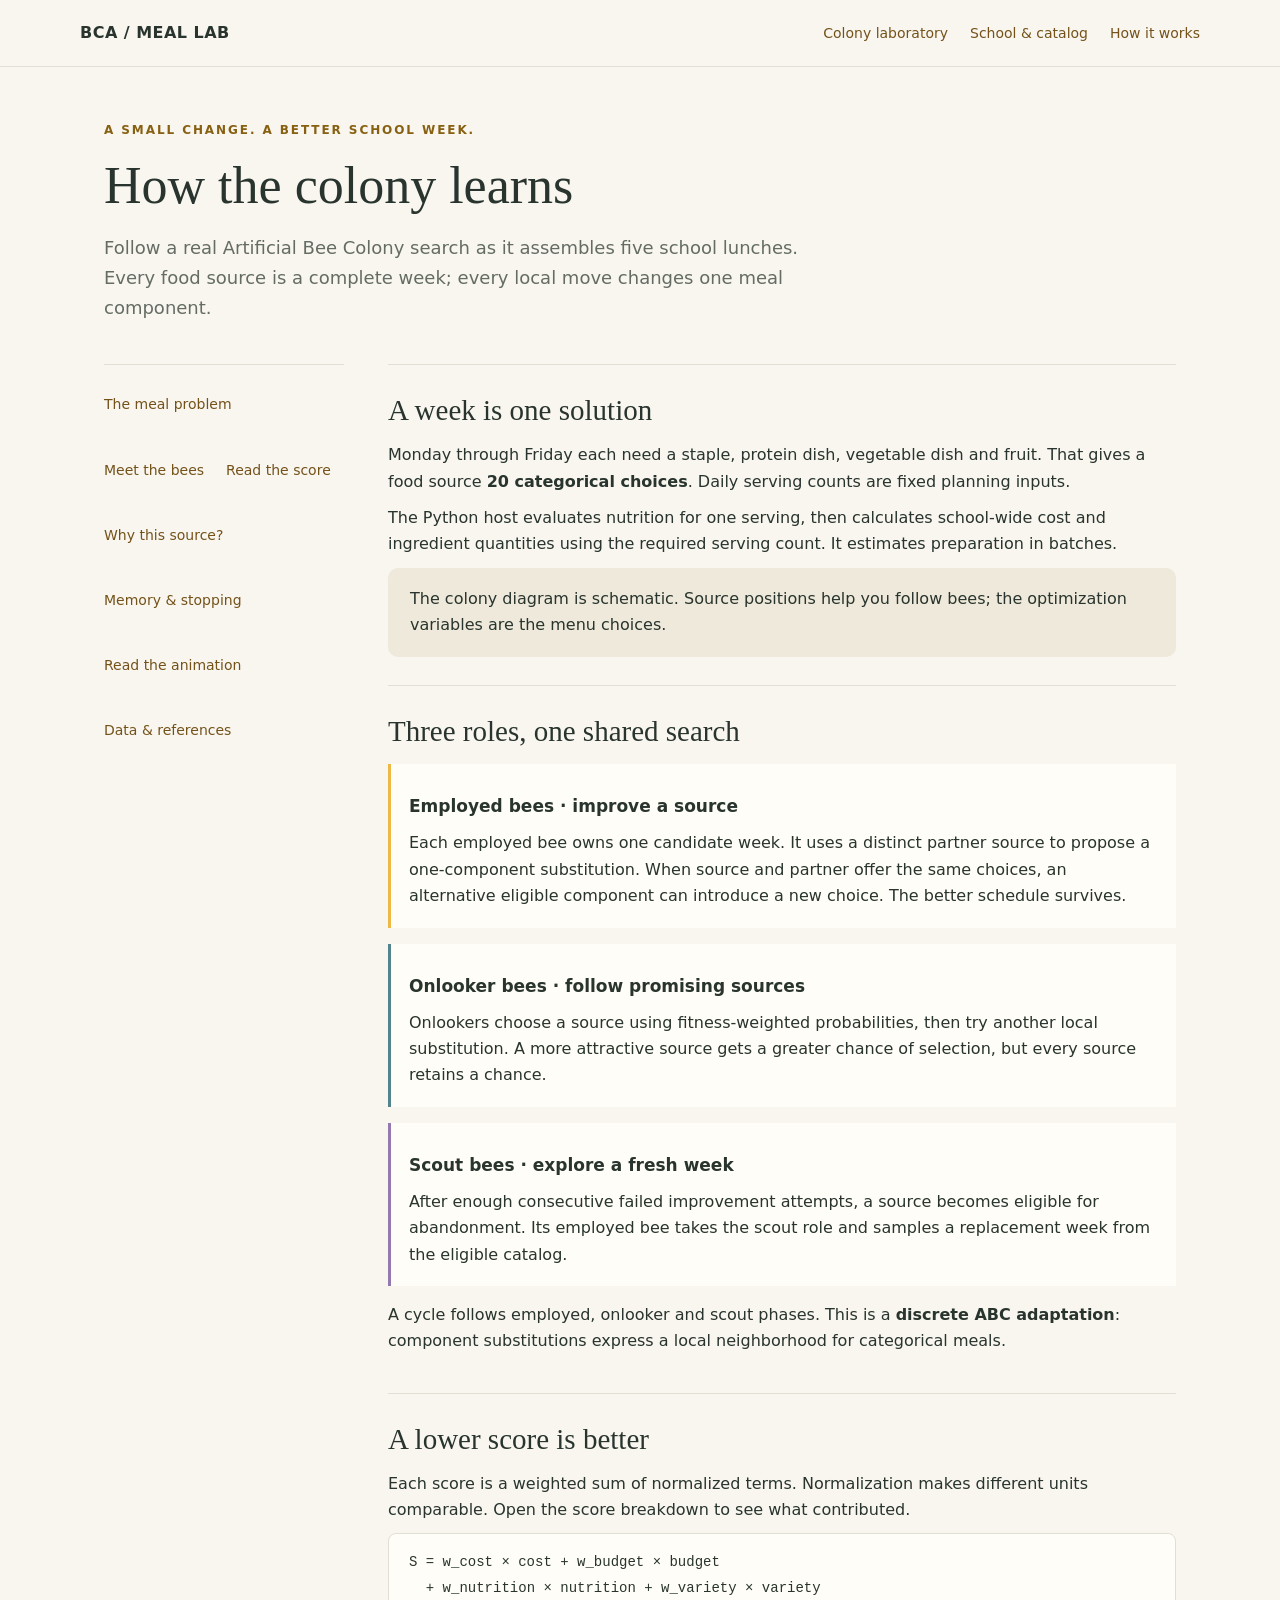
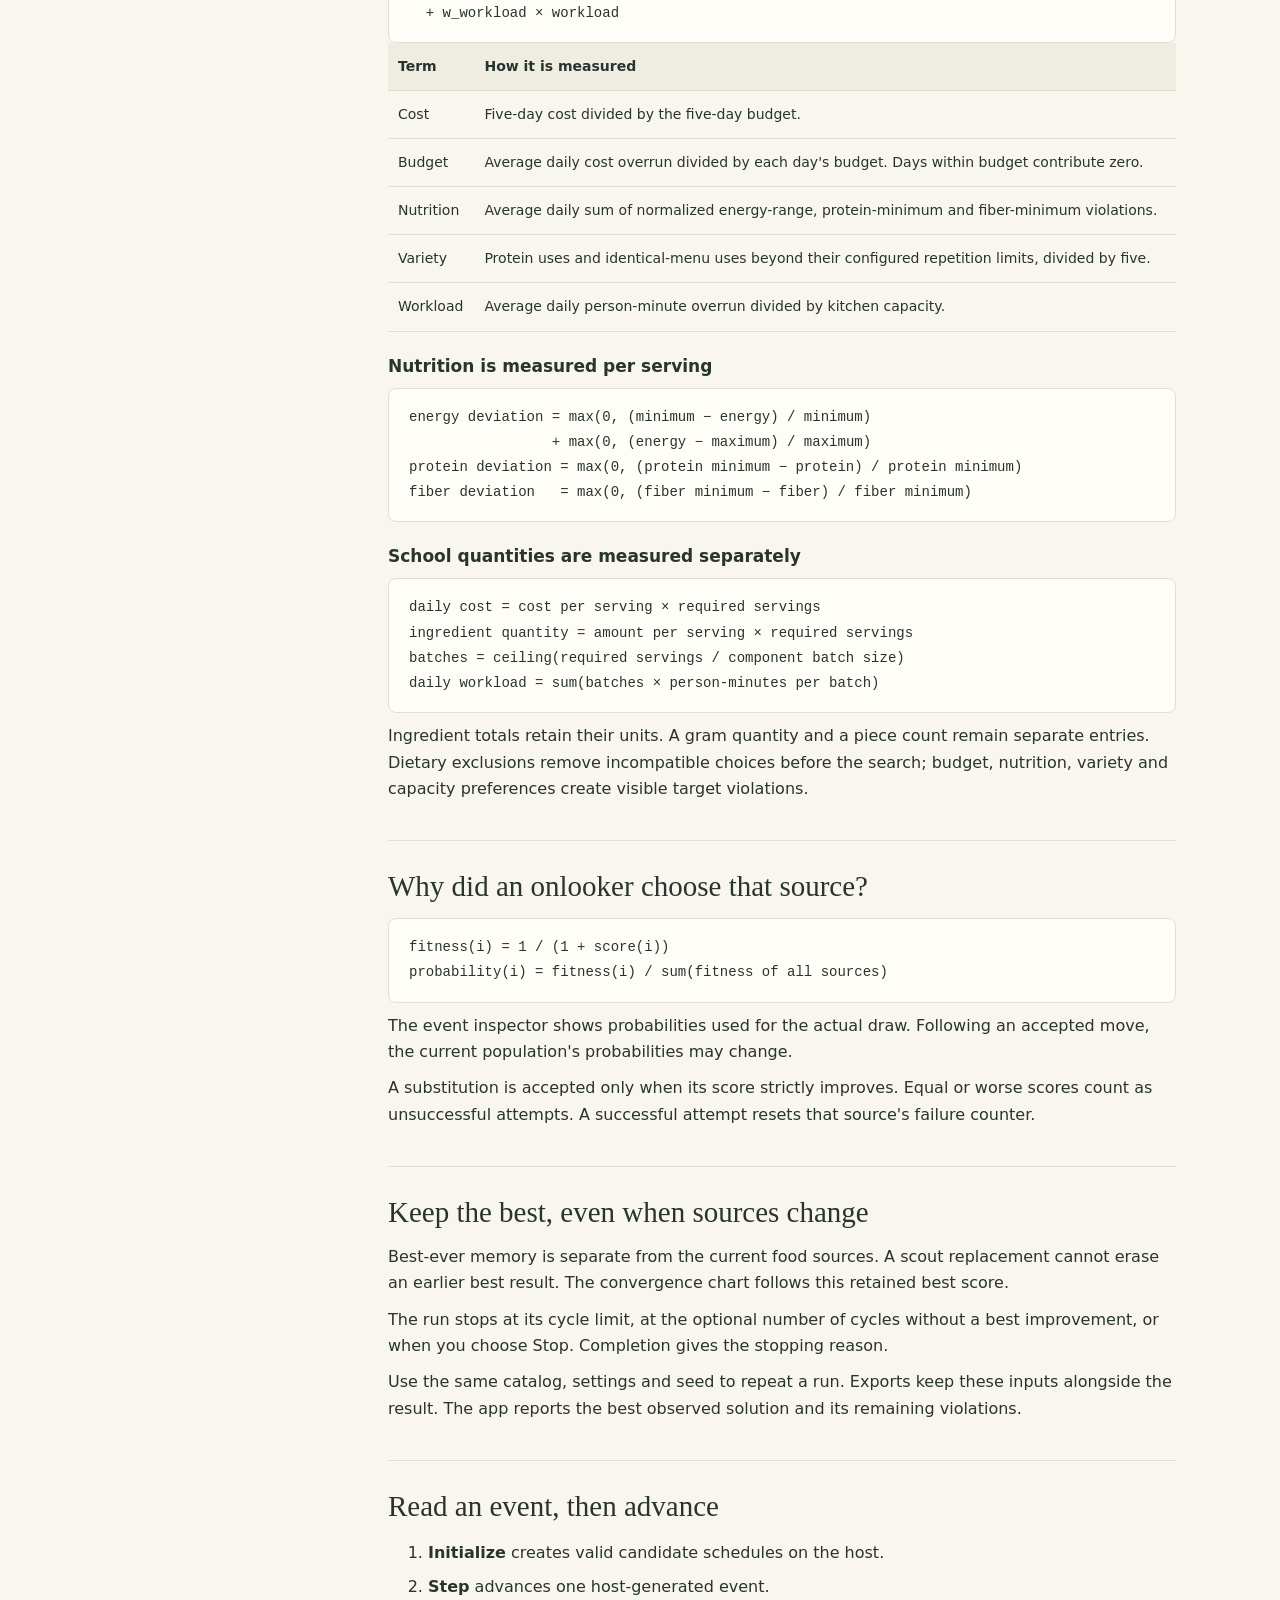
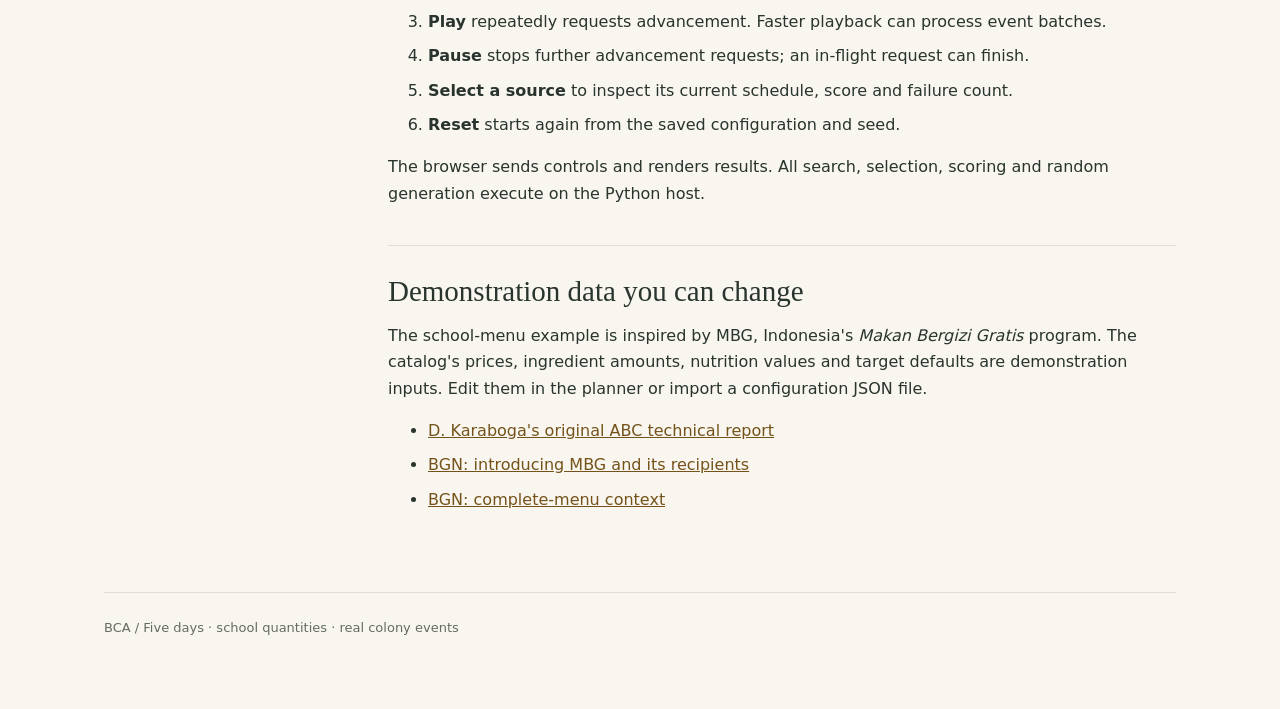
==== bca/static/guide.html @ 18505671 "feat: add in-app colony and scoring guide" ====
<!doctype html>
<html lang="en">
<head>
<meta charset="utf-8"><meta name="viewport" content="width=device-width, initial-scale=1">
<title>How the colony learns · BCA</title>
<style>
:root{color-scheme:light;--ink:#28342d;--muted:#646c64;--paper:#f8f6ef;--line:#e1dfd4;--amber:#edb846}
*{box-sizing:border-box}body{margin:0;background:var(--paper);color:var(--ink);font:16px/1.65 "Segoe UI",system-ui,sans-serif}
a{color:#74521a}header{border-bottom:1px solid var(--line);padding:20px max(24px,calc((100vw - 1120px)/2));display:flex;justify-content:space-between;gap:20px;align-items:center}
.brand{font-weight:750;letter-spacing:.03em;text-decoration:none;color:var(--ink)}nav{display:flex;gap:22px;flex-wrap:wrap}nav a{text-decoration:none;font-size:14px}
main{max-width:1120px;margin:0 auto;padding:54px 24px 70px}.eyebrow{font-size:12px;font-weight:750;letter-spacing:.16em;text-transform:uppercase;color:#876012}
h1{font:52px/1.12 Georgia,serif;max-width:760px;margin:16px 0}h2{font:29px/1.2 Georgia,serif;margin:0 0 14px}h3{font-size:17px;margin:20px 0 8px}.intro{max-width:750px;font-size:18px;color:var(--muted)}
.columns{display:grid;grid-template-columns:240px minmax(0,1fr);gap:44px;margin-top:42px}.contents{align-self:start;position:sticky;top:20px;border-top:1px solid var(--line);padding-top:18px}.contents a{display:block;margin:10px 0;font-size:14px;text-decoration:none}.article section{padding:28px 0;border-top:1px solid var(--line)}.article p{margin:10px 0}
.role{border-left:3px solid var(--amber);padding:8px 18px;margin:16px 0;background:#fffdf7}.role.onlooker{border-color:#52848e}.role.scout{border-color:#9379ad}
.formula{padding:16px 20px;border:1px solid var(--line);background:#fffdf7;font:14px/1.8 Consolas,monospace;overflow-x:auto;white-space:pre-wrap;border-radius:8px}
.note{background:#eee9da;padding:18px 22px;border-radius:10px}.table-wrap{overflow-x:auto}table{width:100%;border-collapse:collapse;font-size:14px}td,th{text-align:left;padding:12px 10px;border-bottom:1px solid var(--line);vertical-align:top}th{background:#efece2}
li{margin:8px 0}code{font-size:14px}footer{border-top:1px solid var(--line);padding-top:24px;margin-top:35px;color:var(--muted);font-size:13px}
@media(max-width:750px){header{padding:18px 20px;align-items:flex-start;flex-direction:column;gap:12px}main{padding:34px 20px}h1{font-size:37px}.columns{grid-template-columns:1fr;gap:16px}.contents{position:static;display:flex;flex-wrap:wrap;gap:12px}.contents a{margin:0}.intro{font-size:16px}}
</style>
</head>
<body>
<header><a class="brand" href="/">BCA / MEAL LAB</a><nav aria-label="Main navigation"><a href="/">Colony laboratory</a><a href="/static/planner.html">School &amp; catalog</a><a href="/static/guide.html" aria-current="page">How it works</a></nav></header>
<main>
<div class="eyebrow">A small change. A better school week.</div>
<h1>How the colony learns</h1>
<p class="intro">Follow a real Artificial Bee Colony search as it assembles five school lunches. Every food source is a complete week; every local move changes one meal component.</p>
<div class="columns">
<nav class="contents" aria-label="Guide contents"><a href="#problem">The meal problem</a><a href="#roles">Meet the bees</a><a href="#scoring">Read the score</a><a href="#selection">Why this source?</a><a href="#memory">Memory &amp; stopping</a><a href="#animation">Read the animation</a><a href="#data">Data &amp; references</a></nav>
<div class="article">
<section id="problem"><h2>A week is one solution</h2><p>Monday through Friday each need a staple, protein dish, vegetable dish and fruit. That gives a food source <strong>20 categorical choices</strong>. Daily serving counts are fixed planning inputs.</p><p>The Python host evaluates nutrition for one serving, then calculates school-wide cost and ingredient quantities using the required serving count. It estimates preparation in batches.</p><div class="note">The colony diagram is schematic. Source positions help you follow bees; the optimization variables are the menu choices.</div></section>
<section id="roles"><h2>Three roles, one shared search</h2>
<div class="role"><h3>Employed bees · improve a source</h3><p>Each employed bee owns one candidate week. It uses a distinct partner source to propose a one-component substitution. When source and partner offer the same choices, an alternative eligible component can introduce a new choice. The better schedule survives.</p></div>
<div class="role onlooker"><h3>Onlooker bees · follow promising sources</h3><p>Onlookers choose a source using fitness-weighted probabilities, then try another local substitution. A more attractive source gets a greater chance of selection, but every source retains a chance.</p></div>
<div class="role scout"><h3>Scout bees · explore a fresh week</h3><p>After enough consecutive failed improvement attempts, a source becomes eligible for abandonment. Its employed bee takes the scout role and samples a replacement week from the eligible catalog.</p></div>
<p>A cycle follows employed, onlooker and scout phases. This is a <strong>discrete ABC adaptation</strong>: component substitutions express a local neighborhood for categorical meals.</p>
</section>
<section id="scoring"><h2>A lower score is better</h2>
<p>Each score is a weighted sum of normalized terms. Normalization makes different units comparable. Open the score breakdown to see what contributed.</p>
<div class="formula">S = w_cost × cost + w_budget × budget
  + w_nutrition × nutrition + w_variety × variety
  + w_workload × workload</div>
<div class="table-wrap"><table><thead><tr><th>Term</th><th>How it is measured</th></tr></thead><tbody>
<tr><td>Cost</td><td>Five-day cost divided by the five-day budget.</td></tr>
<tr><td>Budget</td><td>Average daily cost overrun divided by each day's budget. Days within budget contribute zero.</td></tr>
<tr><td>Nutrition</td><td>Average daily sum of normalized energy-range, protein-minimum and fiber-minimum violations.</td></tr>
<tr><td>Variety</td><td>Protein uses and identical-menu uses beyond their configured repetition limits, divided by five.</td></tr>
<tr><td>Workload</td><td>Average daily person-minute overrun divided by kitchen capacity.</td></tr>
</tbody></table></div>
<h3>Nutrition is measured per serving</h3>
<div class="formula">energy deviation = max(0, (minimum − energy) / minimum)
                 + max(0, (energy − maximum) / maximum)
protein deviation = max(0, (protein minimum − protein) / protein minimum)
fiber deviation   = max(0, (fiber minimum − fiber) / fiber minimum)</div>
<h3>School quantities are measured separately</h3>
<div class="formula">daily cost = cost per serving × required servings
ingredient quantity = amount per serving × required servings
batches = ceiling(required servings / component batch size)
daily workload = sum(batches × person-minutes per batch)</div>
<p>Ingredient totals retain their units. A gram quantity and a piece count remain separate entries. Dietary exclusions remove incompatible choices before the search; budget, nutrition, variety and capacity preferences create visible target violations.</p>
</section>
<section id="selection"><h2>Why did an onlooker choose that source?</h2>
<div class="formula">fitness(i) = 1 / (1 + score(i))
probability(i) = fitness(i) / sum(fitness of all sources)</div>
<p>The event inspector shows probabilities used for the actual draw. Following an accepted move, the current population's probabilities may change.</p><p>A substitution is accepted only when its score strictly improves. Equal or worse scores count as unsuccessful attempts. A successful attempt resets that source's failure counter.</p>
</section>
<section id="memory"><h2>Keep the best, even when sources change</h2><p>Best-ever memory is separate from the current food sources. A scout replacement cannot erase an earlier best result. The convergence chart follows this retained best score.</p><p>The run stops at its cycle limit, at the optional number of cycles without a best improvement, or when you choose Stop. Completion gives the stopping reason.</p><p>Use the same catalog, settings and seed to repeat a run. Exports keep these inputs alongside the result. The app reports the best observed solution and its remaining violations.</p></section>
<section id="animation"><h2>Read an event, then advance</h2><ol><li><strong>Initialize</strong> creates valid candidate schedules on the host.</li><li><strong>Step</strong> advances one host-generated event.</li><li><strong>Play</strong> repeatedly requests advancement. Faster playback can process event batches.</li><li><strong>Pause</strong> stops further advancement requests; an in-flight request can finish.</li><li><strong>Select a source</strong> to inspect its current schedule, score and failure count.</li><li><strong>Reset</strong> starts again from the saved configuration and seed.</li></ol><p>The browser sends controls and renders results. All search, selection, scoring and random generation execute on the Python host.</p></section>
<section id="data"><h2>Demonstration data you can change</h2><p>The school-menu example is inspired by MBG, Indonesia's <em>Makan Bergizi Gratis</em> program. The catalog's prices, ingredient amounts, nutrition values and target defaults are demonstration inputs. Edit them in the planner or import a configuration JSON file.</p><ul><li><a href="https://abc.erciyes.edu.tr/pub/tr06_2005.pdf">D. Karaboga's original ABC technical report</a></li><li><a href="https://www.bgn.go.id/news/artikel/bgn-akan-memulai-program-mbg-secara-bertahap">BGN: introducing MBG and its recipients</a></li><li><a href="https://www.bgn.go.id/news/berita/dapur-gizi-modular-siap-jangkau-wilayah-3t-bgn-pastikan-anak-3t-tak-tertinggal-gizi">BGN: complete-menu context</a></li></ul></section>
</div></div><footer>BCA / Five days · school quantities · real colony events</footer>
</main></body></html>
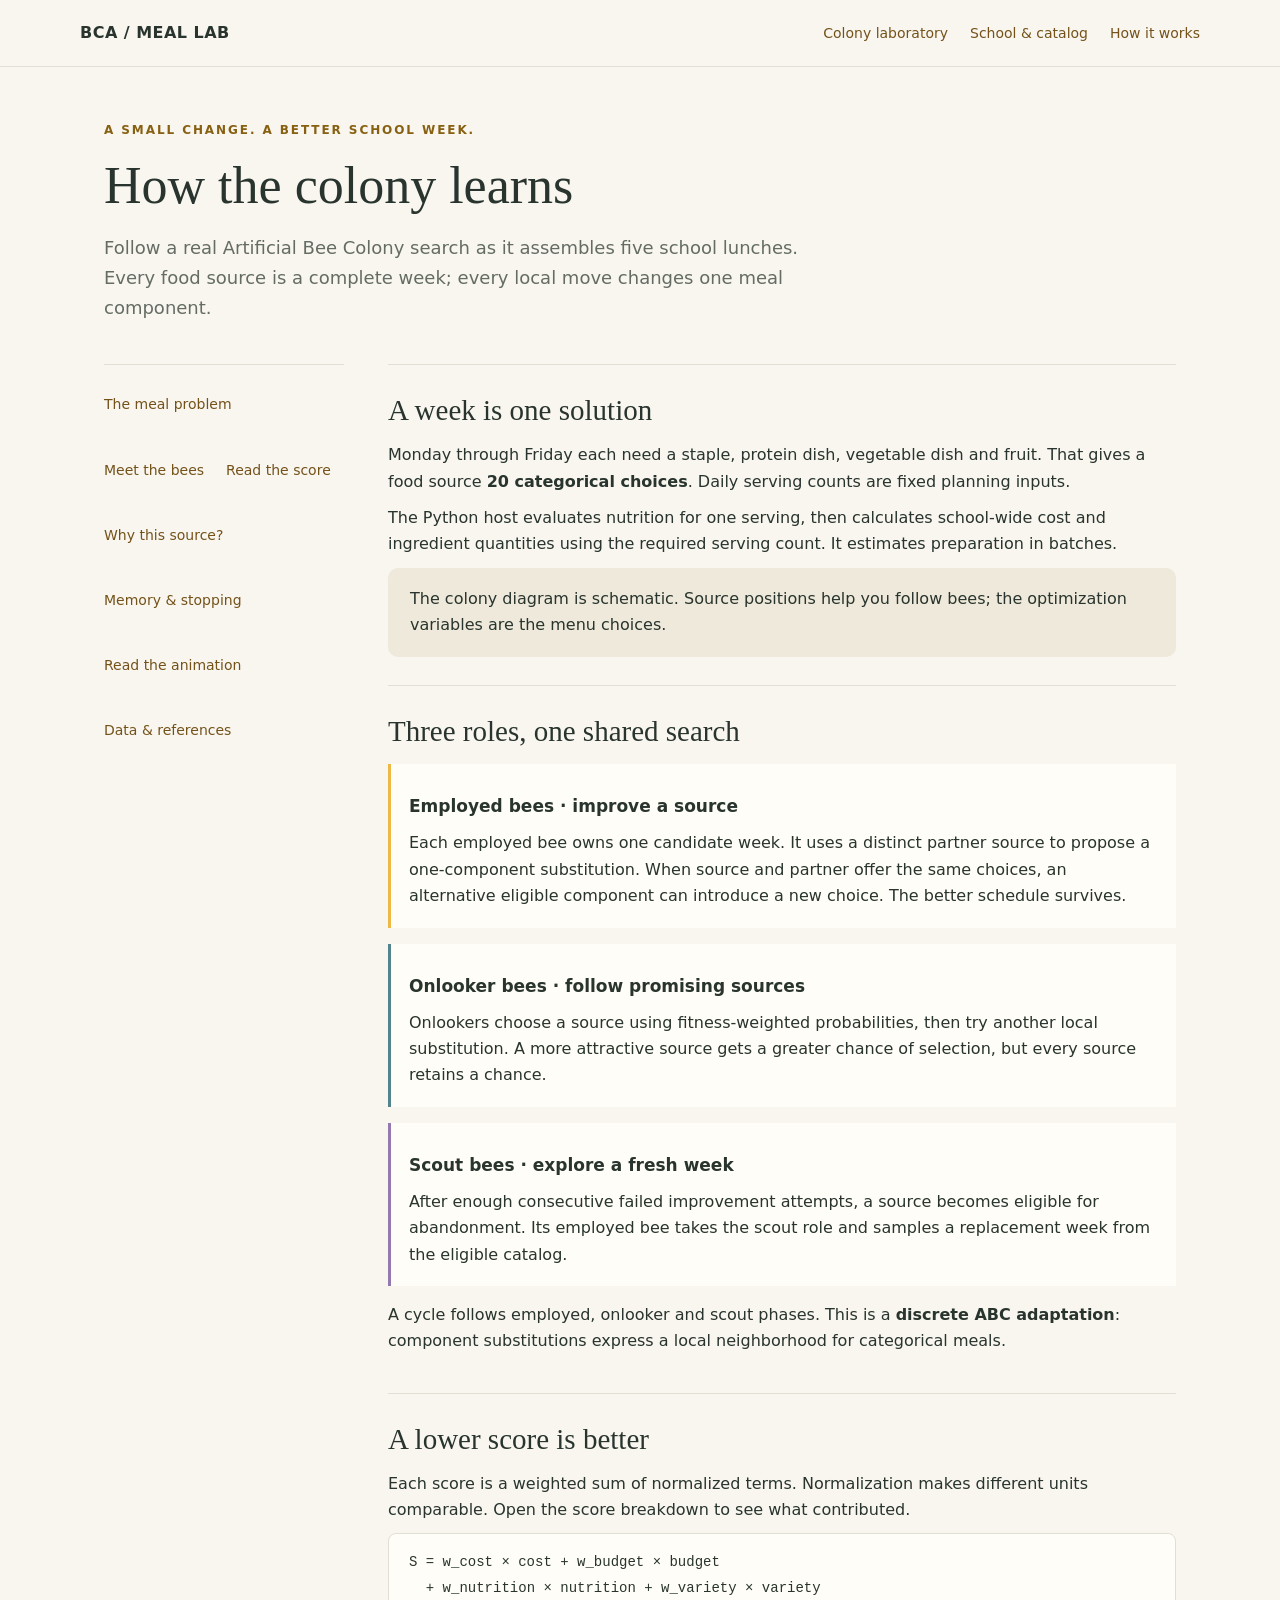
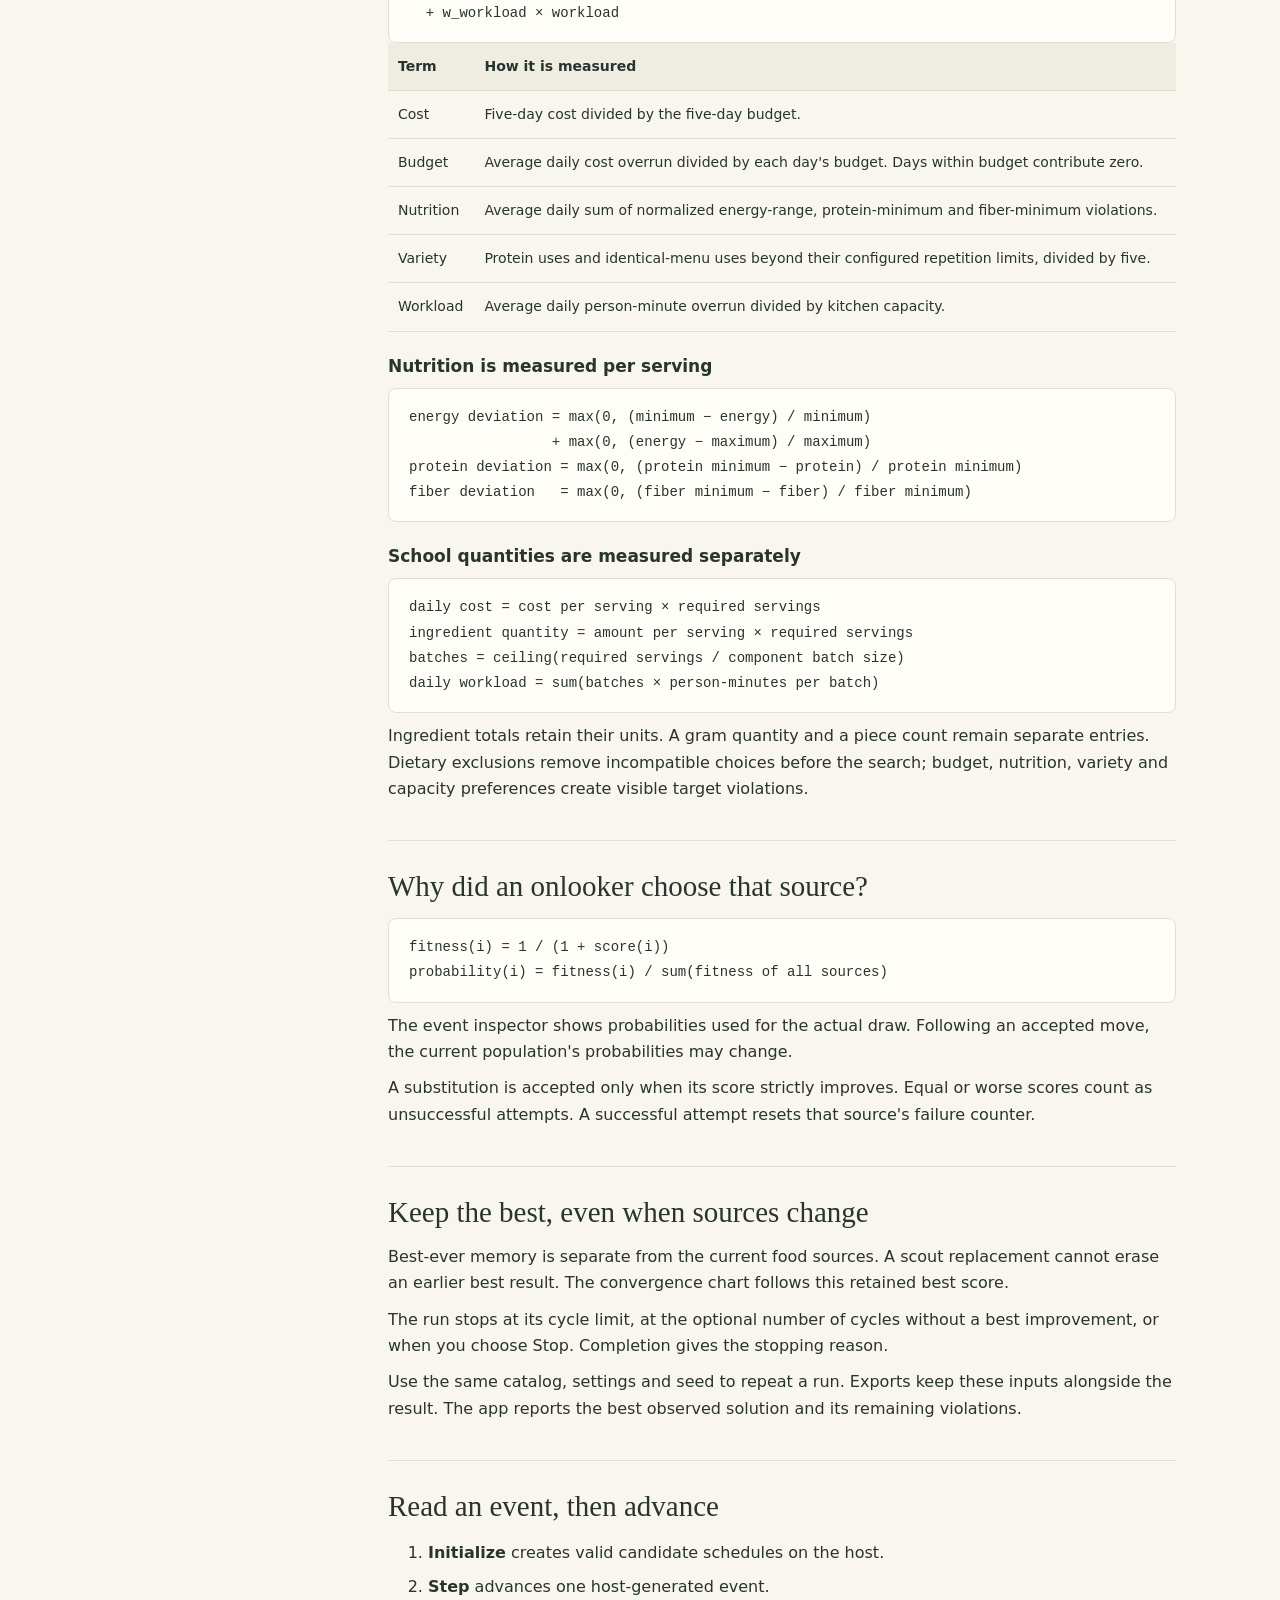
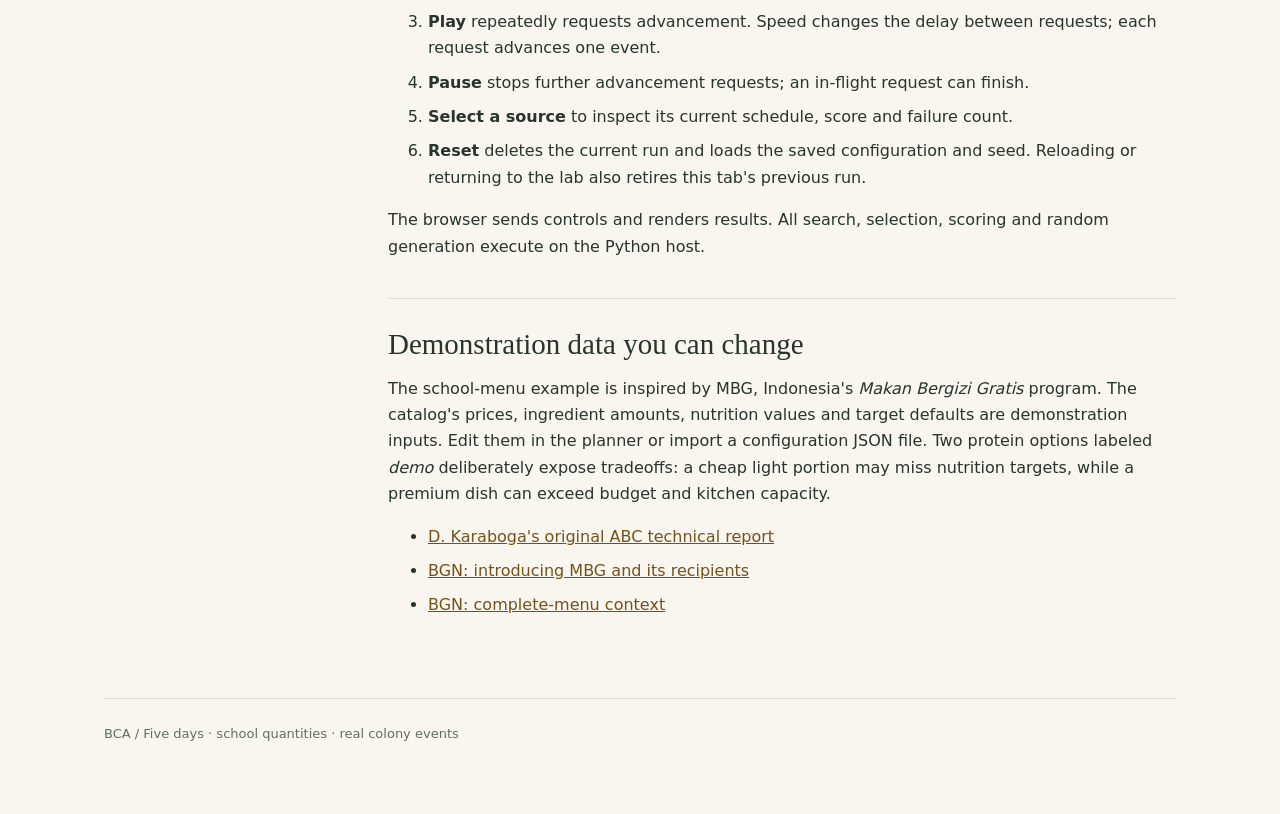
==== commit 2c4d4344: "Complete and verify the school meal laboratory" ====
--- a/bca/static/guide.html
+++ b/bca/static/guide.html
@@ -1,6 +1,6 @@
 <!doctype html>
 <html lang="en">
-<head>
+<head><link rel="icon" href="data:image/svg+xml,%3Csvg xmlns='http://www.w3.org/2000/svg' viewBox='0 0 32 32'%3E%3Cpath fill='%23e4ab31' d='M16 1L29 8v16L16 31 3 24V8z'/%3E%3C/svg%3E">
 <meta charset="utf-8"><meta name="viewport" content="width=device-width, initial-scale=1">
 <title>How the colony learns · BCA</title>
 <style>
@@ -64,7 +64,7 @@
 <p>The event inspector shows probabilities used for the actual draw. Following an accepted move, the current population's probabilities may change.</p><p>A substitution is accepted only when its score strictly improves. Equal or worse scores count as unsuccessful attempts. A successful attempt resets that source's failure counter.</p>
 </section>
 <section id="memory"><h2>Keep the best, even when sources change</h2><p>Best-ever memory is separate from the current food sources. A scout replacement cannot erase an earlier best result. The convergence chart follows this retained best score.</p><p>The run stops at its cycle limit, at the optional number of cycles without a best improvement, or when you choose Stop. Completion gives the stopping reason.</p><p>Use the same catalog, settings and seed to repeat a run. Exports keep these inputs alongside the result. The app reports the best observed solution and its remaining violations.</p></section>
-<section id="animation"><h2>Read an event, then advance</h2><ol><li><strong>Initialize</strong> creates valid candidate schedules on the host.</li><li><strong>Step</strong> advances one host-generated event.</li><li><strong>Play</strong> repeatedly requests advancement. Faster playback can process event batches.</li><li><strong>Pause</strong> stops further advancement requests; an in-flight request can finish.</li><li><strong>Select a source</strong> to inspect its current schedule, score and failure count.</li><li><strong>Reset</strong> starts again from the saved configuration and seed.</li></ol><p>The browser sends controls and renders results. All search, selection, scoring and random generation execute on the Python host.</p></section>
-<section id="data"><h2>Demonstration data you can change</h2><p>The school-menu example is inspired by MBG, Indonesia's <em>Makan Bergizi Gratis</em> program. The catalog's prices, ingredient amounts, nutrition values and target defaults are demonstration inputs. Edit them in the planner or import a configuration JSON file.</p><ul><li><a href="https://abc.erciyes.edu.tr/pub/tr06_2005.pdf">D. Karaboga's original ABC technical report</a></li><li><a href="https://www.bgn.go.id/news/artikel/bgn-akan-memulai-program-mbg-secara-bertahap">BGN: introducing MBG and its recipients</a></li><li><a href="https://www.bgn.go.id/news/berita/dapur-gizi-modular-siap-jangkau-wilayah-3t-bgn-pastikan-anak-3t-tak-tertinggal-gizi">BGN: complete-menu context</a></li></ul></section>
+<section id="animation"><h2>Read an event, then advance</h2><ol><li><strong>Initialize</strong> creates valid candidate schedules on the host.</li><li><strong>Step</strong> advances one host-generated event.</li><li><strong>Play</strong> repeatedly requests advancement. Speed changes the delay between requests; each request advances one event.</li><li><strong>Pause</strong> stops further advancement requests; an in-flight request can finish.</li><li><strong>Select a source</strong> to inspect its current schedule, score and failure count.</li><li><strong>Reset</strong> deletes the current run and loads the saved configuration and seed. Reloading or returning to the lab also retires this tab's previous run.</li></ol><p>The browser sends controls and renders results. All search, selection, scoring and random generation execute on the Python host.</p></section>
+<section id="data"><h2>Demonstration data you can change</h2><p>The school-menu example is inspired by MBG, Indonesia's <em>Makan Bergizi Gratis</em> program. The catalog's prices, ingredient amounts, nutrition values and target defaults are demonstration inputs. Edit them in the planner or import a configuration JSON file. Two protein options labeled <em>demo</em> deliberately expose tradeoffs: a cheap light portion may miss nutrition targets, while a premium dish can exceed budget and kitchen capacity.</p><ul><li><a href="https://abc.erciyes.edu.tr/pub/tr06_2005.pdf">D. Karaboga's original ABC technical report</a></li><li><a href="https://www.bgn.go.id/news/artikel/bgn-akan-memulai-program-mbg-secara-bertahap">BGN: introducing MBG and its recipients</a></li><li><a href="https://www.bgn.go.id/news/berita/dapur-gizi-modular-siap-jangkau-wilayah-3t-bgn-pastikan-anak-3t-tak-tertinggal-gizi">BGN: complete-menu context</a></li></ul></section>
 </div></div><footer>BCA / Five days · school quantities · real colony events</footer>
 </main></body></html>
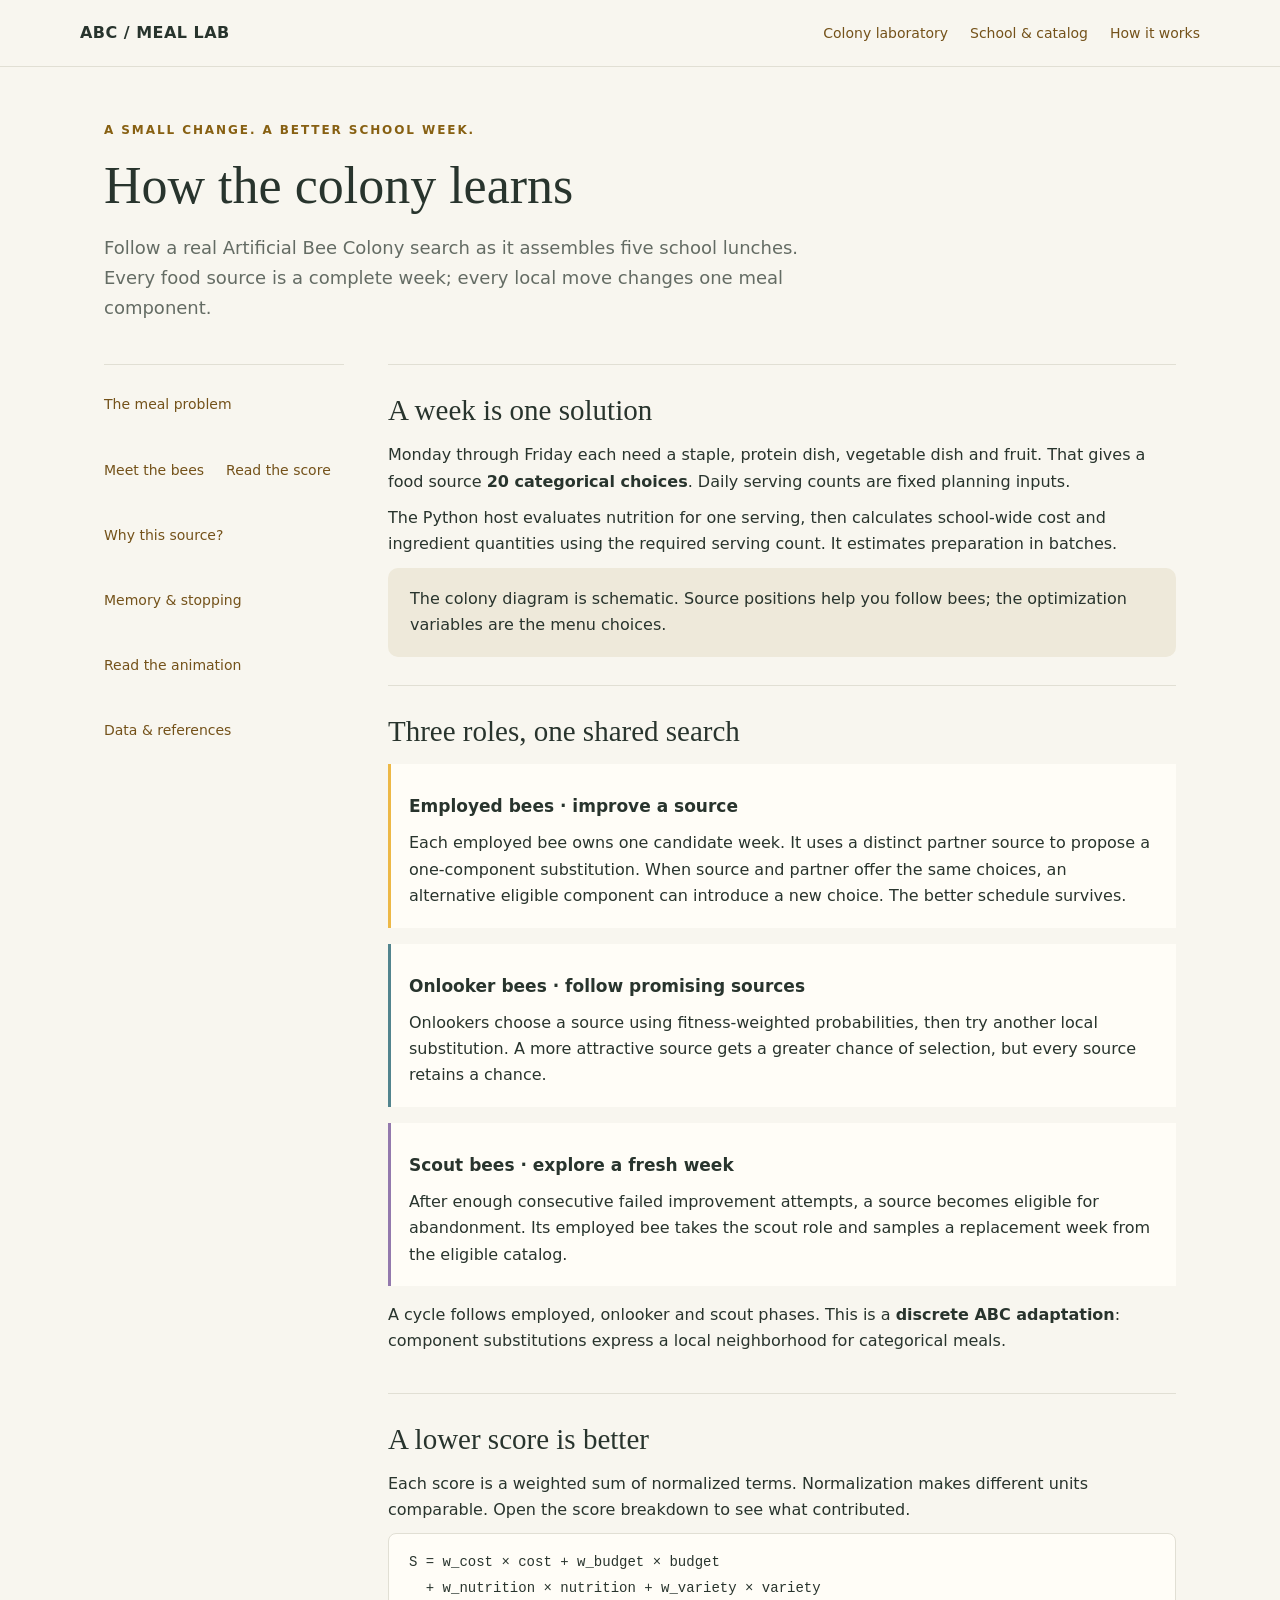
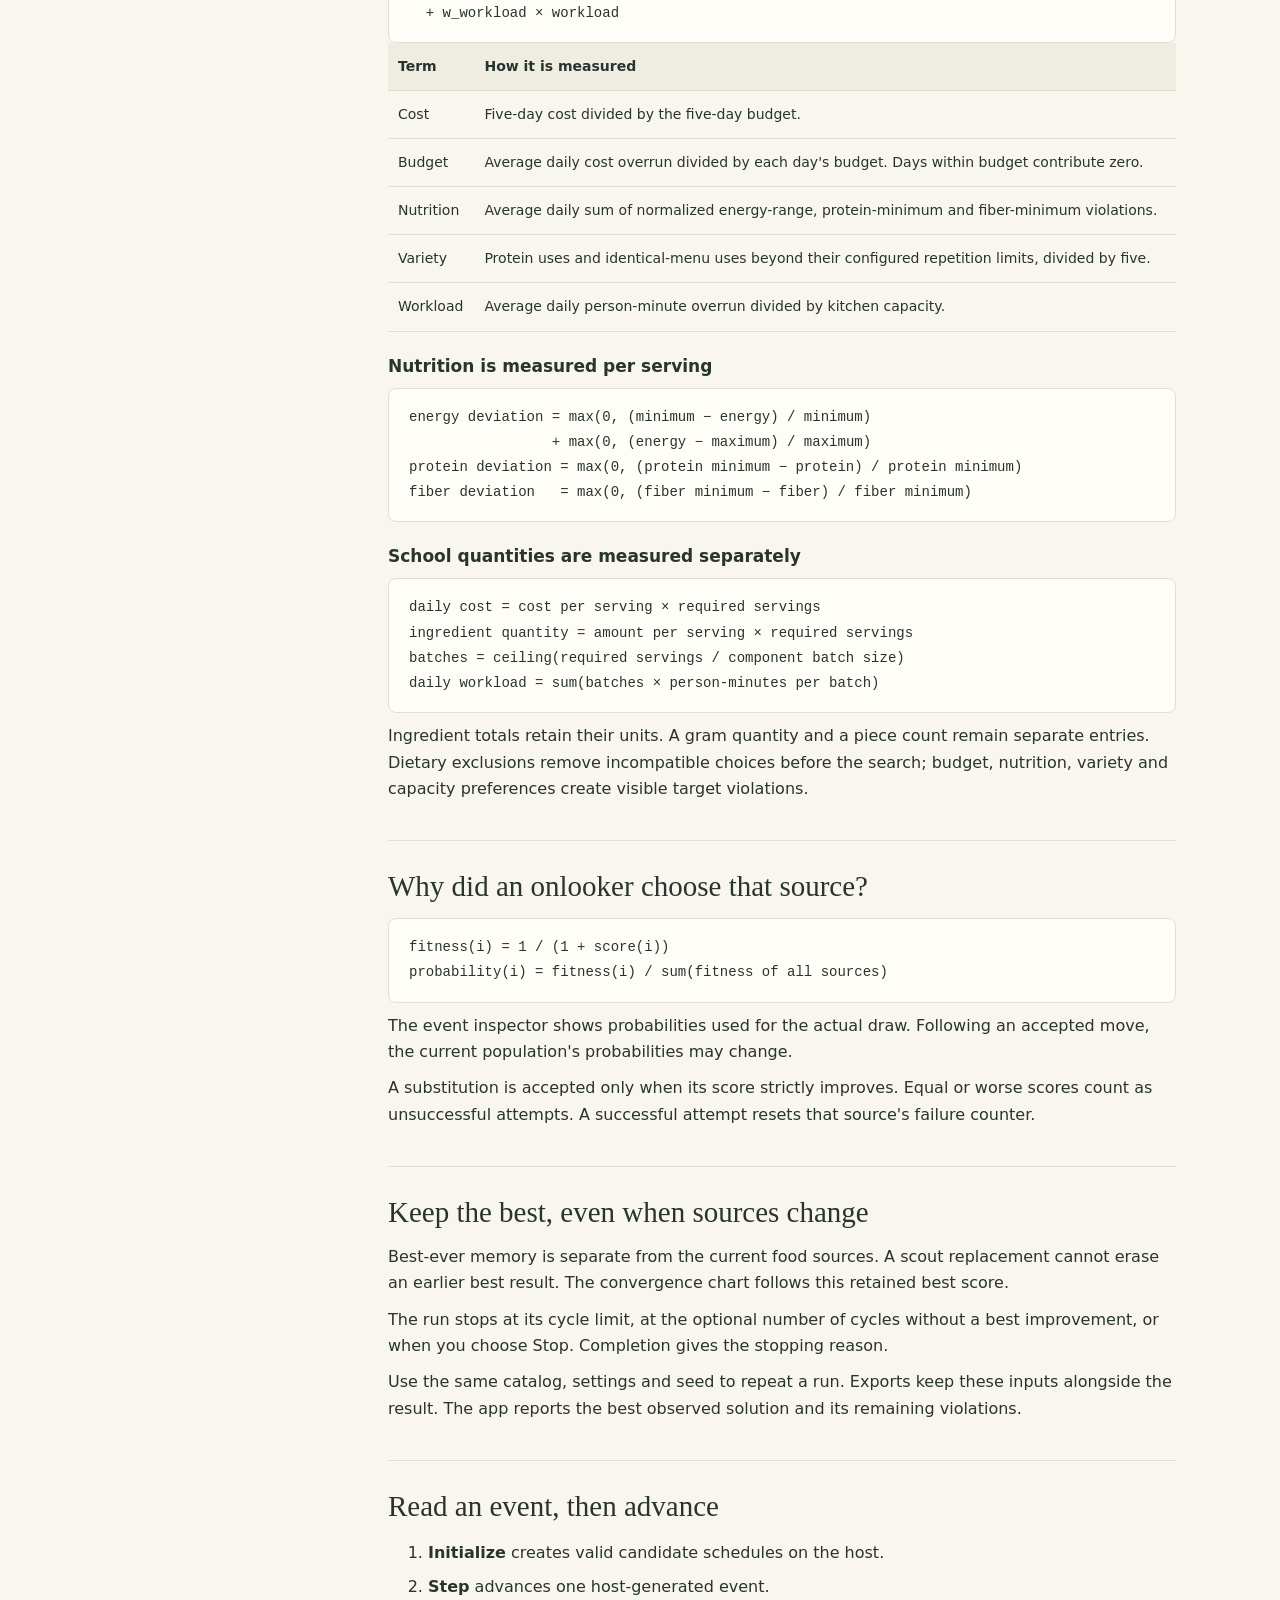
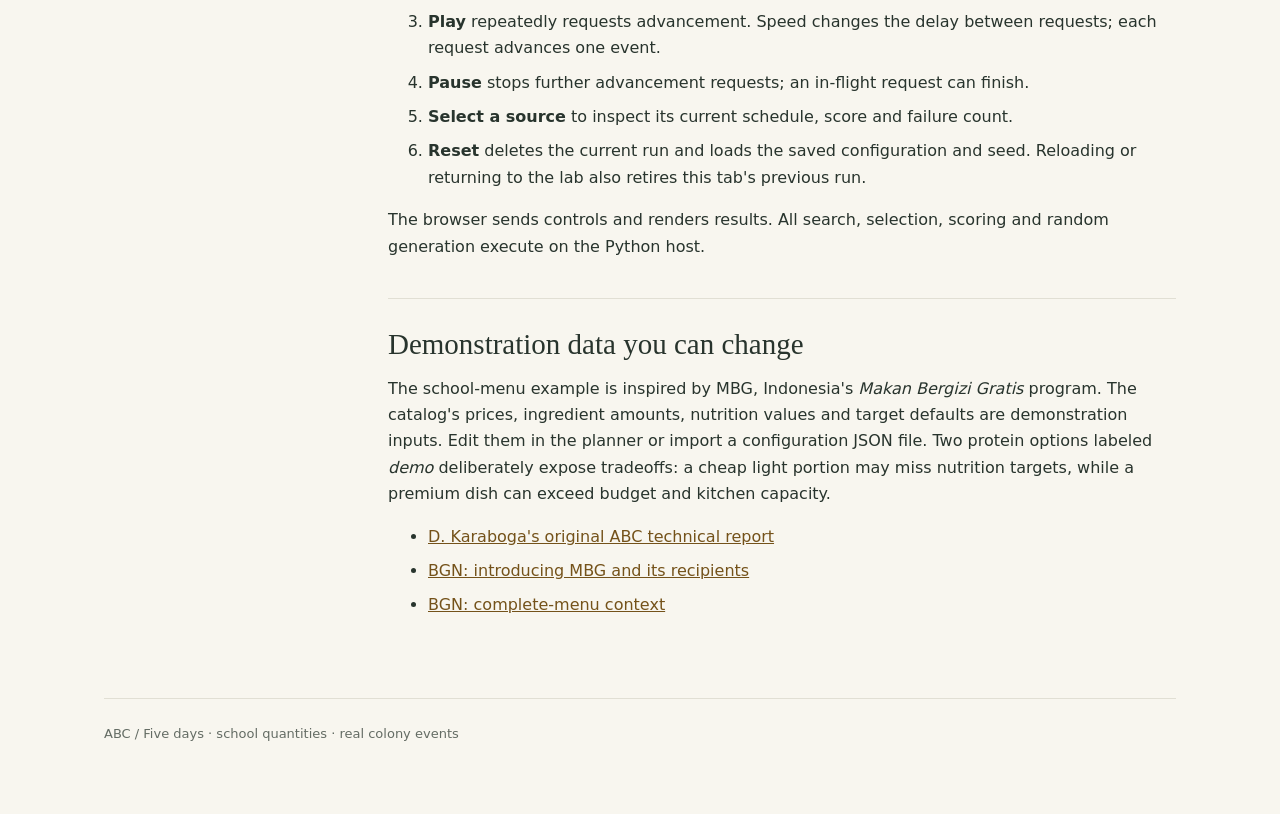
==== commit 63050c7c: "chore: brand the app as ABC" ====
--- a/bca/static/guide.html
+++ b/bca/static/guide.html
@@ -2,7 +2,7 @@
 <html lang="en">
 <head><link rel="icon" href="data:image/svg+xml,%3Csvg xmlns='http://www.w3.org/2000/svg' viewBox='0 0 32 32'%3E%3Cpath fill='%23e4ab31' d='M16 1L29 8v16L16 31 3 24V8z'/%3E%3C/svg%3E">
 <meta charset="utf-8"><meta name="viewport" content="width=device-width, initial-scale=1">
-<title>How the colony learns · BCA</title>
+<title>How the colony learns · ABC</title>
 <style>
 :root{color-scheme:light;--ink:#28342d;--muted:#646c64;--paper:#f8f6ef;--line:#e1dfd4;--amber:#edb846}
 *{box-sizing:border-box}body{margin:0;background:var(--paper);color:var(--ink);font:16px/1.65 "Segoe UI",system-ui,sans-serif}
@@ -19,7 +19,7 @@
 </style>
 </head>
 <body>
-<header><a class="brand" href="/">BCA / MEAL LAB</a><nav aria-label="Main navigation"><a href="/">Colony laboratory</a><a href="/static/planner.html">School &amp; catalog</a><a href="/static/guide.html" aria-current="page">How it works</a></nav></header>
+<header><a class="brand" href="/">ABC / MEAL LAB</a><nav aria-label="Main navigation"><a href="/">Colony laboratory</a><a href="/static/planner.html">School &amp; catalog</a><a href="/static/guide.html" aria-current="page">How it works</a></nav></header>
 <main>
 <div class="eyebrow">A small change. A better school week.</div>
 <h1>How the colony learns</h1>
@@ -66,5 +66,5 @@
 <section id="memory"><h2>Keep the best, even when sources change</h2><p>Best-ever memory is separate from the current food sources. A scout replacement cannot erase an earlier best result. The convergence chart follows this retained best score.</p><p>The run stops at its cycle limit, at the optional number of cycles without a best improvement, or when you choose Stop. Completion gives the stopping reason.</p><p>Use the same catalog, settings and seed to repeat a run. Exports keep these inputs alongside the result. The app reports the best observed solution and its remaining violations.</p></section>
 <section id="animation"><h2>Read an event, then advance</h2><ol><li><strong>Initialize</strong> creates valid candidate schedules on the host.</li><li><strong>Step</strong> advances one host-generated event.</li><li><strong>Play</strong> repeatedly requests advancement. Speed changes the delay between requests; each request advances one event.</li><li><strong>Pause</strong> stops further advancement requests; an in-flight request can finish.</li><li><strong>Select a source</strong> to inspect its current schedule, score and failure count.</li><li><strong>Reset</strong> deletes the current run and loads the saved configuration and seed. Reloading or returning to the lab also retires this tab's previous run.</li></ol><p>The browser sends controls and renders results. All search, selection, scoring and random generation execute on the Python host.</p></section>
 <section id="data"><h2>Demonstration data you can change</h2><p>The school-menu example is inspired by MBG, Indonesia's <em>Makan Bergizi Gratis</em> program. The catalog's prices, ingredient amounts, nutrition values and target defaults are demonstration inputs. Edit them in the planner or import a configuration JSON file. Two protein options labeled <em>demo</em> deliberately expose tradeoffs: a cheap light portion may miss nutrition targets, while a premium dish can exceed budget and kitchen capacity.</p><ul><li><a href="https://abc.erciyes.edu.tr/pub/tr06_2005.pdf">D. Karaboga's original ABC technical report</a></li><li><a href="https://www.bgn.go.id/news/artikel/bgn-akan-memulai-program-mbg-secara-bertahap">BGN: introducing MBG and its recipients</a></li><li><a href="https://www.bgn.go.id/news/berita/dapur-gizi-modular-siap-jangkau-wilayah-3t-bgn-pastikan-anak-3t-tak-tertinggal-gizi">BGN: complete-menu context</a></li></ul></section>
-</div></div><footer>BCA / Five days · school quantities · real colony events</footer>
+</div></div><footer>ABC / Five days · school quantities · real colony events</footer>
 </main></body></html>
